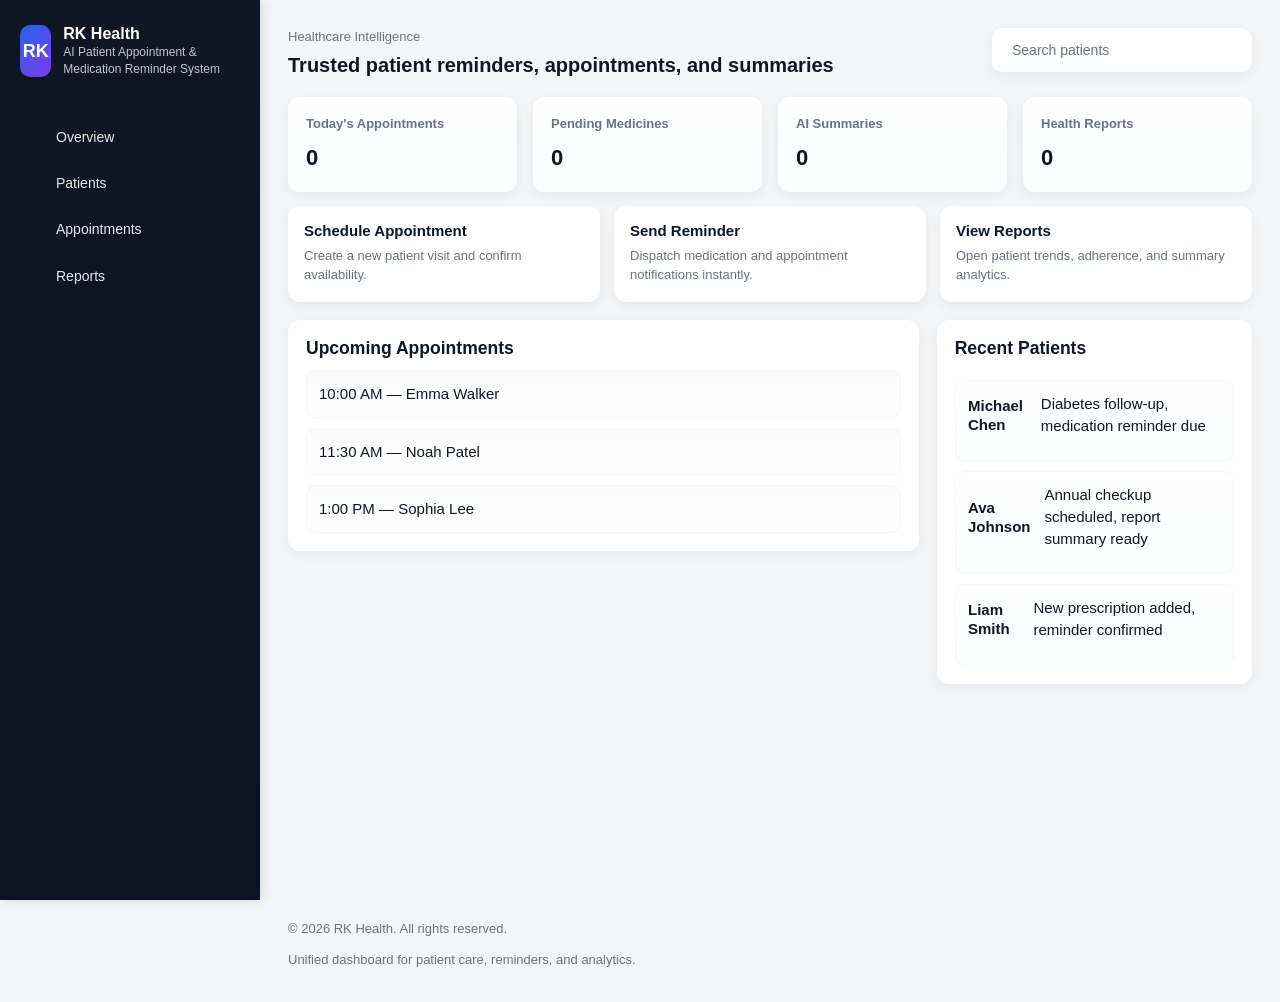
==== index.html @ a98b99ba "Completed frontend for RK Health AI Smart Patient Reminder System" ====
<!DOCTYPE html>
<html lang="en">

<head>
    <meta charset="UTF-8" />
    <meta name="viewport" content="width=device-width, initial-scale=1.0" />
    <title>RK Health – AI Smart Patient Appointment & Medication Reminder System</title>
    <link rel="stylesheet" href="css/style.css" />
    <link rel="icon" type="image/x-icon" href="favicon.ico" />
</head>

<body>
    <div class="dashboard-shell">
        <aside class="sidebar">
            <div class="sidebar-brand">
                <div class="logo">RK</div>

                <div>
                    <h1>RK Health</h1>
                    <p>AI Patient Appointment & Medication Reminder System</p>
                </div>
            </div>
    
    <nav>
        <ul class="nav-links">
            <li><a href="#overview" class="nav-link">Overview</a></li>
            <li><a href="#patients" class="nav-link">Patients</a></li>
            <li><a href="#appointments" class="nav-link">Appointments</a></li>
            <li><a href="#reports" class="nav-link">Reports</a></li>
        </ul>
    </nav>
    </aside>

    <main>
        <header class="topbar">
            <div class="topbar-left">
                <p>Healthcare Intelligence</p>
                <h2>Trusted patient reminders, appointments, and summaries</h2>
            </div>
            <div class="topbar-actions">
                <form class="search-box" role="search">
                    <label for="search-patients" class="sr-only">Search patients</label>
                    <input id="search-patients" type="search" placeholder="Search patients" />
                </form>
            </div>
        </header>

        <section class="stats-grid" id="overview" aria-label="Key metrics">
            <article class="stat-card">
                <span class="label">Today's Appointments</span>
                <p class="value">0</p>
            </article>
            <article class="stat-card">
                <span class="label">Pending Medicines</span>
                <p class="value">0</p>
            </article>
            <article class="stat-card">
                <span class="label">AI Summaries</span>
                <p class="value">0</p>
            </article>
            <article class="stat-card">
                <span class="label">Health Reports</span>
                <p class="value">0</p>
            </article>
        </section>

        <section class="quick-actions" id="actions" aria-label="Quick actions">
            <article class="quick-card">
                <h3>Schedule Appointment</h3>
                <p>Create a new patient visit and confirm availability.</p>
            </article>
            <article class="quick-card">
                <h3>Send Reminder</h3>
                <p>Dispatch medication and appointment notifications instantly.</p>
            </article>
            <article class="quick-card">
                <h3>View Reports</h3>
                <p>Open patient trends, adherence, and summary analytics.</p>
            </article>
        </section>

        <section class="cards-grid" aria-label="Clinical services">
            <article class="appointments-card" id="appointments">
                <h3>Upcoming Appointments</h3>
                <ul>
                    <li>10:00 AM — Emma Walker</li>
                    <li>11:30 AM — Noah Patel</li>
                    <li>1:00 PM — Sophia Lee</li>
                </ul>
            </article>
            <article class="patient-list" id="patients">
                <h3>Recent Patients</h3>
                <div class="patient-card">
                    <h4>Michael Chen</h4>
                    <p>Diabetes follow-up, medication reminder due</p>
                </div>
                <div class="patient-card">
                    <h4>Ava Johnson</h4>
                    <p>Annual checkup scheduled, report summary ready</p>
                </div>
                <div class="patient-card">
                    <h4>Liam Smith</h4>
                    <p>New prescription added, reminder confirmed</p>
                </div>
            </article>
        </section>
    </main>
    </div>

    <footer class="footer-note" id="reports">
        <p>© 2026 RK Health. All rights reserved.</p>
        <p>Unified dashboard for patient care, reminders, and analytics.</p>
    </footer>

    <script src="js/app.js"></script>
</body>

</html>
---- css/style.css ----
:root{
--bg: #f3f5f7;
--card-bg: #ffffff;
--muted: #6b7280;
--text: #0f1724;
--accent-blue: #2563eb;
--accent-green: #10b981;
--accent-orange: #f59e0b;
--accent-red: #ef4444;
--glass: rgba(255,255,255,0.6);
--shadow-1: 0 4px 12px rgba(15,23,36,0.06);
--shadow-2: 0 8px 30px rgba(15,23,36,0.08);
--radius: 12px;
--sidebar-width: 260px;
--max-width: 1200px;
--transition-fast: 180ms cubic-bezier(.2,.9,.3,1);
--transition: 260ms cubic-bezier(.2,.9,.3,1);
--font-sans: "Inter", "Segoe UI", Roboto, "Helvetica Neue", Arial, sans-serif;
}

/* Reset & base */
*{box-sizing:border-box}
html,body{height:100%}
body{
margin:0;
font-family:var(--font-sans);
background:var(--bg);
color:var(--text);
-webkit-font-smoothing:antialiased;
-moz-osx-font-smoothing:grayscale;
line-height:1.45;
font-size:15px;
}

/* Dashboard shell layout */
.dashboard-shell{display:block;min-height:100vh}
.sidebar{
position:fixed;
left:0;
top:0;
bottom:0;
width:var(--sidebar-width);
background:linear-gradient(180deg,#0f1724 0%, #0b1220 100%);
color:#fff;
padding:24px 20px;
display:flex;
flex-direction:column;
gap:20px;
box-shadow: 2px 0 12px rgba(0,0,0,0.12);
z-index:40;
}
.sidebar .sidebar-brand{display:flex;gap:12px;align-items:center}
.logo{
width:52px;height:52px;border-radius:10px;
background:linear-gradient(135deg,#2563eb,#7c3aed);
display:flex;align-items:center;justify-content:center;
font-weight:700;font-size:18px;color:#fff;box-shadow:var(--shadow-1);
}
.sidebar h1{font-size:16px;margin:0;font-weight:600}
.sidebar p{font-size:12px;color:rgba(255,255,255,0.75);margin:0}

/* Navigation */
nav{margin-top:6px}
.nav-links{list-style:none;padding:0;margin:12px 0 0 0;display:flex;flex-direction:column;gap:6px}
.nav-link{
display:flex;align-items:center;gap:10px;padding:10px 12px;border-radius:10px;color:rgba(255,255,255,0.9);
text-decoration:none;font-weight:500;font-size:14px;transition:background var(--transition),transform var(--transition);
}
.nav-link:hover{background:rgba(255,255,255,0.04);transform:translateY(-2px)}
.nav-link.active{background:linear-gradient(90deg,rgba(255,255,255,0.06),rgba(255,255,255,0.03));box-shadow:inset 0 1px 0 rgba(255,255,255,0.02)}
.nav-link::before{content:"";width:8px;height:8px;border-radius:2px;background:transparent;margin-right:6px}

/* Main content area */
main{
margin-left:var(--sidebar-width);
padding:28px;
max-width:calc(100% - var(--sidebar-width));
min-height:100vh;
}

/* Topbar */
.topbar{
display:flex;align-items:flex-start;justify-content:space-between;gap:16px;margin-bottom:20px;
flex-wrap:wrap;
}
.topbar-left p{margin:0;font-size:13px;color:var(--muted)}
.topbar-left h2{margin:6px 0 0 0;font-size:20px;font-weight:700;color:var(--text)}
.topbar-actions{display:flex;gap:12px;align-items:center}
.search-box{display:flex;align-items:center;background:var(--card-bg);padding:6px 10px;border-radius:10px;box-shadow:var(--shadow-1)}
.search-box input{
border:0;outline:0;background:transparent;padding:8px 10px;font-size:14px;width:240px;color:var(--text);
}
.search-box input::placeholder{color:var(--muted)}
.action-button{
background:linear-gradient(90deg,var(--accent-blue), #4f46e5);
color:#fff;border:0;padding:10px 14px;border-radius:10px;font-weight:600;cursor:pointer;box-shadow:var(--shadow-2);
transition:transform var(--transition),box-shadow var(--transition),opacity var(--transition);
}
.action-button:hover{transform:translateY(-3px);opacity:0.98}
.action-button:active{transform:translateY(-1px)}

/* Stats grid */
.stats-grid{
display:grid;
grid-template-columns:repeat(4,1fr);
gap:16px;margin-bottom:18px;
}
.stat-card{
background:linear-gradient(180deg,var(--card-bg),#fbfdff);
padding:18px;border-radius:12px;box-shadow:var(--shadow-1);
display:flex;flex-direction:column;gap:8px;min-height:84px;justify-content:center;
}
.stat-card .label{font-size:13px;color:var(--muted);font-weight:600}
.stat-card .value{font-size:22px;font-weight:800;margin:0}
.stat-card--blue{border-left:4px solid rgba(37,99,235,0.12)}
.stat-card--green{border-left:4px solid rgba(16,185,129,0.12)}
.stat-card--orange{border-left:4px solid rgba(245,158,11,0.12)}
.stat-card--red{border-left:4px solid rgba(239,68,68,0.12)}

/* Use color accents for icons or small details */
.stat-card .accent{
width:40px;height:40px;border-radius:8px;display:inline-flex;align-items:center;justify-content:center;color:#fff;font-weight:700;
}
.accent-blue{background:linear-gradient(135deg,var(--accent-blue),#4f46e5)}
.accent-green{background:linear-gradient(135deg,var(--accent-green),#059669)}
.accent-orange{background:linear-gradient(135deg,var(--accent-orange),#d97706)}
.accent-red{background:linear-gradient(135deg,var(--accent-red),#dc2626)}

/* Quick actions & cards grid */
.quick-actions{display:grid;grid-template-columns:repeat(3,1fr);gap:14px;margin-bottom:18px}
.quick-card{
background:var(--card-bg);padding:16px;border-radius:12px;box-shadow:var(--shadow-1);
transition:transform var(--transition),box-shadow var(--transition);
}
.quick-card:hover{transform:translateY(-5px);box-shadow:var(--shadow-2)}
.quick-card h3{margin:0 0 6px 0;font-size:15px}
.quick-card p{margin:0;color:var(--muted);font-size:13px}

/* Primary content grid for cards */
.cards-grid{
display:grid;
grid-template-columns:2fr 1fr;
gap:18px;
align-items:start;
}

/* Appointments / schedule card */
.appointments-card{
background:var(--card-bg);padding:18px;border-radius:12px;box-shadow:var(--shadow-1);
}
.section-header{display:flex;justify-content:space-between;align-items:center;margin-bottom:12px}
.section-header h3{margin:0;font-size:16px}
.section-header a{font-size:13px;color:var(--muted);text-decoration:none}
.appointments-card ul{list-style:none;padding:0;margin:0;display:flex;flex-direction:column;gap:10px}
.appointments-card li{
display:flex;justify-content:space-between;align-items:center;padding:12px;border-radius:10px;background:linear-gradient(180deg,rgba(250,250,250,0.8),transparent);
border:1px solid rgba(15,23,36,0.03);
}
.appointments-card li strong{margin-right:8px}
.patient-status{
font-size:13px;padding:6px 10px;border-radius:999px;font-weight:700;
background:rgba(0,0,0,0.03);color:var(--muted);
}
.patient-status[aria-label="Confirmed"]{background:rgba(16,185,129,0.12);color:var(--accent-green)}
.patient-status[aria-label="Pending"]{background:rgba(245,158,11,0.12);color:var(--accent-orange)}
.patient-status[aria-label="Cancelled"]{background:rgba(239,68,68,0.08);color:var(--accent-red)}
.patient-status[aria-label="Reminder Sent"]{background:rgba(37,99,235,0.08);color:var(--accent-blue)}

/* Patient list cards */
.patient-list{background:var(--card-bg);padding:18px;border-radius:12px;box-shadow:var(--shadow-1);display:flex;flex-direction:column;gap:10px}
.patient-card{display:flex;align-items:center;gap:12px;padding:10px;border-radius:10px;border:1px solid rgba(15,23,36,0.03);background:linear-gradient(180deg,#fff,#fbfdff)}
.patient-avatar{
width:48px;height:48px;border-radius:10px;background:linear-gradient(135deg,#7c3aed,#06b6d4);
display:flex;align-items:center;justify-content:center;color:#fff;font-weight:700;font-size:16px;flex-shrink:0;
}
.patient-info strong{display:block;font-size:14px}
.patient-info p{margin:0;font-size:13px;color:var(--muted)}

/* Reports card */
.report-card{background:var(--card-bg);padding:18px;border-radius:12px;box-shadow:var(--shadow-1);display:flex;flex-direction:column;gap:12px}
.report-row{display:flex;justify-content:space-between;align-items:center;gap:12px}
.progress{height:8px;background:rgba(15,23,36,0.06);border-radius:999px;overflow:hidden;width:100%}
.progress > i{display:block;height:100%;background:linear-gradient(90deg,var(--accent-blue),#06b6d4);border-radius:999px}

/* Buttons */
.btn{display:inline-flex;align-items:center;gap:8px;padding:8px 12px;border-radius:10px;border:0;cursor:pointer;font-weight:600;transition:transform var(--transition),box-shadow var(--transition),opacity var(--transition)}
.btn-primary{background:linear-gradient(90deg,var(--accent-blue),#7c3aed);color:#fff;box-shadow:var(--shadow-2)}
.btn-outline{background:transparent;border:1px solid rgba(15,23,36,0.06);color:var(--text)}
.btn:hover{transform:translateY(-3px)}
.small{padding:6px 8px;font-size:13px}

/* Table-like appointments (if present) */
.table-responsive{overflow:auto;border-radius:10px;background:var(--card-bg);box-shadow:var(--shadow-1);border:1px solid rgba(15,23,36,0.03)}
.appointments-table{width:100%;border-collapse:collapse;min-width:720px}
.appointments-table thead th{padding:12px 14px;text-align:left;font-size:13px;color:var(--muted);background:transparent;border-bottom:1px solid rgba(15,23,36,0.04)}
.appointments-table tbody td{padding:12px 14px;border-bottom:1px solid rgba(15,23,36,0.03);vertical-align:middle}
.appointments-table tbody tr:hover{background:rgba(15,23,36,0.01)}
.btn-edit{background:transparent;border:1px solid rgba(15,23,36,0.06);padding:6px 8px;border-radius:8px;color:var(--accent-blue)}
.btn-delete{background:transparent;border:1px solid rgba(239,68,68,0.12);padding:6px 8px;border-radius:8px;color:var(--accent-red)}

/* Medication schedule card specifics */
.medication-card{background:var(--card-bg);padding:16px;border-radius:12px;box-shadow:var(--shadow-1)}
.medication-item{display:flex;justify-content:space-between;align-items:center;padding:10px;border-radius:10px;border:1px solid rgba(15,23,36,0.03);background:linear-gradient(180deg,#fff,#fbfdff)}
.medication-item p{margin:0;font-size:14px}
.medication-time{font-weight:700;color:var(--muted)}

/* Footer note */
.footer-note{margin-left:var(--sidebar-width);padding:20px 28px;color:var(--muted);font-size:13px;background:transparent}

/* Utilities */
.kicker{font-size:12px;color:var(--muted)}
.center{display:flex;align-items:center;justify-content:center}
.hidden{display:none}

/* Responsive: Tablet */
@media (max-width:992px){
:root{--sidebar-width:220px}
.stats-grid{grid-template-columns:repeat(2,1fr)}
.quick-actions{grid-template-columns:repeat(2,1fr)}
.cards-grid{grid-template-columns:1fr;gap:14px}
main{padding:20px}
.search-box input{width:180px}
.sidebar{padding:20px}
}

/* Responsive: Mobile */
@media (max-width:640px){
:root{--sidebar-width:0px}
.sidebar{
position:fixed;left:-100%;top:0;height:100%;width:260px;transition:left var(--transition);
}
.sidebar.open{left:0}
main{margin-left:0;padding:16px}
.topbar{flex-direction:column;align-items:flex-start;gap:10px}
.search-box input{width:140px}
.stats-grid{grid-template-columns:1fr;gap:12px}
.quick-actions{grid-template-columns:1fr}
.section-header a{display:none}
.patient-card{flex-direction:row;gap:10px}
.appointments-card li{flex-direction:column;align-items:flex-start;gap:8px}
.patient-status{align-self:flex-end}
.action-button{width:100%}
.footer-note{margin-left:0;padding:14px}
}

/* Small cosmetic helpers */
.shadow-soft{box-shadow:var(--shadow-1)}
.rounded{border-radius:var(--radius)}
.text-muted{color:var(--muted)}
.lead{font-size:18px;font-weight:700}

/* Accessibility focus */
a:focus,button:focus,input:focus{outline:3px solid rgba(37,99,235,0.12);outline-offset:3px}

/* Print-friendly tweaks */
@media print{
body{background:#fff}
.sidebar,.action-button,.search-box{display:none}
main{margin:0;padding:0}
}

/* Extra polish animations */
@media (prefers-reduced-motion: no-preference){
.stat-card,.quick-card,.patient-card,.appointments-card{transition:transform var(--transition),box-shadow var(--transition)}
.btn{transition:transform var(--transition),box-shadow var(--transition),opacity var(--transition)}
}

/* Specific ID hooks used by HTML (safe to rely on) */
#overview{margin-bottom:14px}
#actions .quick-card{min-height:96px}
#medications .patient-list{max-height:560px;overflow:auto;padding-right:6px}
#schedule ul{max-height:420px;overflow:auto;padding-right:6px}
#recent-prescriptions .patient-card{cursor:default}

/* Small screens: stack nav into header if sidebar collapsed */
@media (max-width:560px){
.topbar-actions{width:100%;display:flex;flex-direction:column;align-items:stretch}
.search-box{width:100%}
.search-box input{width:100%}
.action-button{width:100%}
}

/* Icons via pseudo elements for visual flair */
.nav-link.active::after{
content:"";
width:36px;height:36px;border-radius:8px;
background:linear-gradient(135deg, rgba(255,255,255,0.06), rgba(255,255,255,0.02));
margin-left:auto;opacity:0.7;
}

/* Fine tune spacing for long content */
.patient-info p{white-space:nowrap;overflow:hidden;text-overflow:ellipsis;max-width:220px}
.appointments-card li div{display:flex;gap:10px;align-items:center;flex-wrap:wrap}

/* Global usability improvements */
html{scroll-behavior:smooth}
body{overflow-x:hidden}

/* Responsive images */
img{max-width:100%;display:block;height:auto}

/* Ensure sidebar becomes scrollable when content overflows */
.sidebar{overflow-y:auto}

/* Card hover lift with slightly stronger shadow (keeps layout) */
.stat-card,.quick-card,.patient-card,.appointments-card,.medication-card,.report-card{
	will-change:transform,box-shadow;
	transition:transform var(--transition) ease,box-shadow var(--transition) ease;
}
.stat-card:hover,.quick-card:hover,.patient-card:hover,.appointments-card:hover,.medication-card:hover,.report-card:hover{
	transform:translateY(-6px);
	box-shadow:0 18px 40px rgba(15,23,36,0.10);
}

/* Action buttons: smoother scale and shadow on hover */
.action-button,.btn{will-change:transform,box-shadow;transition:transform 220ms cubic-bezier(.2,.9,.3,1),box-shadow 220ms cubic-bezier(.2,.9,.3,1),opacity 180ms}
.action-button:hover,.btn:hover{transform:translateY(-3px) scale(1.02);box-shadow:0 12px 30px rgba(15,23,36,0.12)}
.action-button:active,.btn:active{transform:translateY(-1px) scale(0.995)}

/* Search box focus polish */
.search-box{transition:box-shadow 220ms var(--transition-fast),border-color 220ms var(--transition-fast)}
.search-box:focus-within{box-shadow:0 12px 30px rgba(37,99,235,0.09);border-radius:10px;border:1px solid rgba(37,99,235,0.12)}
.search-box input:focus{outline:none}

/* Improved typography spacing */
h1,h2,h3,h4{line-height:1.25;margin-top:0;margin-bottom:10px}
p{margin-top:0;margin-bottom:12px}
.topbar-left h2{line-height:1.2}

/* Improved table UX: sticky header and better hover */
.table-responsive{overflow:auto;-webkit-overflow-scrolling:touch}
.appointments-table{min-width:680px}
.appointments-table thead th{position:sticky;top:0;z-index:3;background:var(--card-bg);box-shadow:0 2px 6px rgba(15,23,36,0.03)}
.appointments-table tbody tr:hover{background:rgba(15,23,36,0.03)}
.appointments-table tbody td{white-space:normal}

/* Patient card refinements */
.patient-card{align-items:center;padding:12px;gap:14px}
.patient-card .patient-avatar{width:56px;height:56px;border-radius:12px;flex-shrink:0;display:flex;align-items:center;justify-content:center}
.patient-card .patient-info{min-width:0}
.patient-card .patient-info strong{font-size:15px}
.patient-card .patient-status{margin-left:auto;padding:6px 12px;border-radius:999px;font-weight:700}

/* Medication schedule badge colors and spacing */
.medication-item{gap:12px;padding:12px}
.medication-item .patient-status{padding:6px 10px;border-radius:999px;font-weight:700}
.medication-item .patient-status[aria-label="Confirmed"]{background:rgba(16,185,129,0.14);color:var(--accent-green)}
.medication-item .patient-status[aria-label="Pending"]{background:rgba(245,158,11,0.14);color:var(--accent-orange)}
.medication-item .patient-status[aria-label="Cancelled"]{background:rgba(239,68,68,0.12);color:var(--accent-red)}
.medication-item .patient-status[aria-label="Reminder Sent"]{background:rgba(37,99,235,0.10);color:var(--accent-blue)}

/* Prevent overflow of long text in compact places */
.patient-info p{max-width:100%;white-space:nowrap;overflow:hidden;text-overflow:ellipsis}

/* Responsiveness: ensure cards stack and no overflow */
@media (max-width:992px){
	.stats-grid{grid-template-columns:repeat(2,1fr)}
	.quick-actions{grid-template-columns:repeat(2,1fr)}
	.cards-grid{grid-template-columns:1fr;gap:14px}
}
@media (max-width:640px){
	.stats-grid{grid-template-columns:1fr}
	.quick-actions{grid-template-columns:1fr}
	.cards-grid{grid-template-columns:1fr}
	.appointments-table{min-width:unset}
}

/* Summary page enhancements */
.action-card{position:relative;display:flex;flex-direction:column;gap:12px;padding:20px;background:linear-gradient(180deg,rgba(255,255,255,0.95),#f8fbff);border-radius:16px;box-shadow:var(--shadow-1);transition:transform var(--transition),box-shadow var(--transition)}
.action-card:hover{transform:translateY(-4px);box-shadow:0 18px 32px rgba(15,23,36,0.12)}
.action-card .action-icon{width:42px;height:42px;border-radius:12px;background:rgba(37,99,235,0.12);display:flex;align-items:center;justify-content:center;font-size:18px}
.action-button{display:inline-flex;align-items:center;gap:10px;background:linear-gradient(90deg,var(--accent-blue),#4f46e5);padding:12px 18px;border-radius:14px;box-shadow:0 14px 28px rgba(37,99,235,0.16);border:none;transition:transform var(--transition),box-shadow var(--transition),opacity 180ms}
.action-button:hover{transform:translateY(-2px) scale(1.01);box-shadow:0 18px 34px rgba(37,99,235,0.18);opacity:0.98}
.action-button .action-icon{background:rgba(255,255,255,0.18);width:36px;height:36px;border-radius:12px;display:inline-flex;align-items:center;justify-content:center}
.summary-panel{background:linear-gradient(180deg,rgba(255,255,255,0.98),#f8fbff);padding:22px;border-radius:18px;box-shadow:var(--shadow-1)}
.summary-list{display:flex;flex-direction:column;gap:16px}
.summary-card{background:var(--card-bg);border:1px solid rgba(15,23,36,0.06);border-radius:18px;padding:18px;box-shadow:var(--shadow-1);display:flex;flex-direction:column;gap:16px;transition:transform var(--transition),box-shadow var(--transition)}
.summary-card:hover{transform:translateY(-4px);box-shadow:0 18px 32px rgba(15,23,36,0.10)}
.summary-card-top{display:flex;align-items:center;gap:16px;flex-wrap:wrap}
.summary-avatar{width:64px;height:64px;border-radius:18px;background:linear-gradient(135deg,#2563eb,#7c3aed);display:flex;align-items:center;justify-content:center;font-weight:700;font-size:18px;color:#fff;flex-shrink:0}
.summary-card-title{display:flex;flex-direction:column;gap:6px}
.summary-card-title strong{font-size:16px}
.summary-card-title span{font-size:13px;color:var(--muted)}
.summary-badge{padding:6px 12px;border-radius:999px;font-size:12px;font-weight:700;text-transform:uppercase;letter-spacing:.02em}
.summary-badge.high{background:rgba(239,68,68,0.12);color:var(--accent-red)}
.summary-badge.medium{background:rgba(245,158,11,0.14);color:var(--accent-orange)}
.summary-badge.low{background:rgba(16,185,129,0.14);color:var(--accent-green)}
.summary-card-meta{display:grid;grid-template-columns:repeat(3,minmax(0,1fr));gap:12px;font-size:13px;color:var(--muted);padding-top:4px;border-top:1px solid rgba(15,23,36,0.06)}
.summary-card-meta span{display:block}
.summary-card-body{display:flex;flex-direction:column;gap:10px;font-size:14px;line-height:1.7;color:var(--text)}
.summary-card-body p{margin:0}
.summary-card-footer{display:flex;justify-content:flex-end;align-items:center;font-weight:700;color:var(--muted)}
.summary-confidence{font-size:14px}
.activity-card{display:flex;align-items:center;gap:12px;padding:14px;border-radius:14px;border:1px solid rgba(15,23,36,0.06);background:linear-gradient(180deg,#fff,#f8fbff);box-shadow:var(--shadow-1);transition:transform var(--transition),box-shadow var(--transition)}
.activity-card:hover{transform:translateY(-3px);box-shadow:0 14px 28px rgba(15,23,36,0.1)}
.activity-card .patient-avatar{width:44px;height:44px;border-radius:14px;font-size:14px}
.activity-card .patient-info strong{font-size:14px}
.activity-card .patient-info p{font-size:13px}
.panel-row{display:flex;flex-direction:column;gap:10px;padding:12px 0;border-bottom:1px solid rgba(15,23,36,0.06)}
.panel-row:last-child{border-bottom:none}
.panel-value{font-size:18px;font-weight:700;color:var(--text);margin-top:4px}
.panel-meter{height:10px;border-radius:999px;background:rgba(15,23,36,0.06);overflow:hidden;margin:10px 0}
.panel-meter span{display:block;height:100%;border-radius:999px;background:linear-gradient(90deg,var(--accent-blue),#60a5fa)}
.panel-fill-orange{background:linear-gradient(90deg,var(--accent-orange),#f97316)}
.panel-fill-red{background:linear-gradient(90deg,var(--accent-red),#fb7185)}
.panel-fill-blue{background:linear-gradient(90deg,var(--accent-blue),#7c3aed)}
.action-button,.btn{transition:transform 220ms cubic-bezier(.2,.9,.3,1),box-shadow 220ms cubic-bezier(.2,.9,.3,1),opacity 180ms}
@media (max-width:992px){
  .topbar-actions{flex-wrap:wrap;justify-content:space-between}
  .search-box input{width:200px}
  .summary-card-meta{grid-template-columns:1fr}
  .panel-row{padding:14px 0}
}
@media (max-width:768px){
  .stats-grid{grid-template-columns:1fr}
  .quick-actions{grid-template-columns:1fr}
  .cards-grid{grid-template-columns:1fr;gap:18px}
  .topbar{flex-direction:column;align-items:flex-start}
  .topbar-actions{width:100%}
  .search-box{width:100%}
  .action-button{width:100%;justify-content:center}
  .summary-card{padding:16px}
  .activity-card{flex-direction:column;align-items:flex-start}
  .activity-card .patient-avatar{width:48px;height:48px}
}
/* keep the final marker */
/* End of stylesheet *//* Appointment modal and toast */
.modal-overlay{
    position:fixed;
    inset:0;
    display:flex;
    align-items:center;
    justify-content:center;
    background:rgba(15,23,36,0.55);
    padding:24px;
    opacity:0;
    visibility:hidden;
    pointer-events:none;
    transition:opacity 220ms ease, visibility 220ms ease;
    z-index:90;
}
.modal-overlay.show{
    visibility:visible;
    opacity:1;
    pointer-events:auto;
}
.modal-overlay.visible .modal-card{
    transform:translateY(0);
    opacity:1;
}
.modal-card{
    width:100%;
    max-width:640px;
    background:var(--card-bg);
    border-radius:20px;
    box-shadow:0 30px 70px rgba(15,23,36,0.18);
    padding:24px;
    transform:translateY(20px);
    opacity:0;
    transition:transform 220ms ease, opacity 220ms ease;
}
.modal-header{
    display:flex;
    align-items:center;
    justify-content:space-between;
    gap:16px;
    margin-bottom:20px;
}
.modal-header .kicker{
    margin-bottom:6px;
    text-transform:uppercase;
    letter-spacing:0.08em;
    color:var(--muted);
    font-size:12px;
}
.modal-grid{
    display:grid;
    grid-template-columns:repeat(2, minmax(0, 1fr));
    gap:16px;
}
.modal-group{
    display:flex;
    flex-direction:column;
    gap:8px;
}
.modal-group label{
    font-size:13px;
    color:var(--muted);
}
.modal-group input,
.modal-group select,
.modal-group textarea{
    border:1px solid rgba(15,23,36,0.12);
    background:var(--bg);
    border-radius:12px;
    padding:12px 14px;
    font-size:14px;
    color:var(--text);
}
.modal-group select{appearance:none;background-image:none;}
.modal-group textarea{min-height:112px;resize:vertical;}
.modal-full{grid-column:1 / -1;}
.modal-actions{
    display:flex;
    justify-content:flex-end;
    gap:12px;
    flex-wrap:wrap;
    margin-top:14px;
}
.toast{
    position:fixed;
    right:24px;
    bottom:24px;
    background:rgba(15,23,36,0.95);
    color:#fff;
    padding:14px 18px;
    border-radius:14px;
    box-shadow:0 18px 36px rgba(15,23,36,0.22);
    opacity:0;
    visibility:hidden;
    transform:translateY(16px);
    transition:opacity 220ms ease, transform 220ms ease, visibility 220ms ease;
    z-index:100;
}
.toast.visible{
    opacity:1;
    visibility:visible;
    transform:translateY(0);
}
.filter-panel{
    display:flex;
    gap:14px;
    align-items:center;
    flex-wrap:wrap;
    margin-bottom:18px;
    padding:16px 18px;
    background:linear-gradient(180deg,rgba(255,255,255,0.92),#f8fbff);
    border-radius:16px;
    box-shadow:var(--shadow-1);
}
.filter-panel-group{
    flex:1 1 220px;
    min-width:160px;
}
.filter-input,
.filter-select{
    width:100%;
    border:1px solid rgba(15,23,36,0.12);
    border-radius:12px;
    padding:12px 14px;
    background:var(--card-bg);
    color:var(--text);
    font-size:14px;
}
.table-empty{
    margin-top:14px;
    padding:18px 20px;
    border-radius:12px;
    background:rgba(15,23,36,0.04);
    color:var(--muted);
    font-weight:600;
    text-align:center;
}
.toast.visible{
    opacity:1;
    visibility:visible;
    transform:translateY(0);
}
.input-error{
    border-color:rgba(239,68,68,0.55) !important;
    box-shadow:0 0 0 3px rgba(239,68,68,0.14);
}
.sr-only{
    position:absolute;
    width:1px;
    height:1px;
    padding:0;
    margin:-1px;
    overflow:hidden;
    clip:rect(0,0,0,0);
    white-space:nowrap;
    border:0;
}
@media (max-width:768px){
    .modal-grid{grid-template-columns:1fr;}
    .topbar-actions{flex-direction:column;align-items:flex-start;}
    .action-button{width:100%;}
}
.pagination-bar{display:flex;align-items:center;justify-content:flex-end;gap:12px;margin-top:14px;padding:12px 0;color:var(--muted)}
.sortable{cursor:pointer;position:relative;}
.sortable::after{content:'\25B2';position:absolute;right:10px;font-size:10px;opacity:0.35;transform:translateY(-50%);top:50%;}
.sortable.desc::after{content:'\25BC';}
.sortable.sorted::after{opacity:1;}
.table-empty{margin-top:14px;padding:18px 20px;border-radius:12px;background:rgba(15,23,36,0.04);color:var(--muted);font-weight:600;text-align:center;}
.today-row{background:rgba(56,189,248,0.08)}
.patient-status[aria-label="Confirmed"]{background:rgba(16,185,129,0.14);color:var(--accent-green);padding:6px 12px;border-radius:999px;display:inline-block}
.patient-status[aria-label="Pending"]{background:rgba(245,158,11,0.14);color:var(--accent-orange);padding:6px 12px;border-radius:999px;display:inline-block}
.patient-status[aria-label="Cancelled"]{background:rgba(239,68,68,0.14);color:var(--accent-red);padding:6px 12px;border-radius:999px;display:inline-block}
.loading-overlay{
    position:absolute;
    inset:0;
    background:rgba(255,255,255,0.8);
    align-items:center;
    justify-content:center;
    z-index:20;
}

.loading-overlay:not(.hidden){
    display:flex;
}
.loading-spinner{width:38px;height:38px;border:4px solid rgba(15,23,36,0.12);border-top-color:var(--accent-blue);border-radius:50%;animation:spin 900ms linear infinite;}
@keyframes spin{to{transform:rotate(360deg)}}
.table-responsive{position:relative;}
@media (max-width:640px){
    .appointments-table thead{display:none}
    .appointments-table, .appointments-table tbody, .appointments-table tr, .appointments-table td{display:block;width:100%}
    .appointments-table tr{margin-bottom:14px;border-radius:14px;border:1px solid rgba(15,23,36,0.08);background:var(--card-bg);padding:14px}
    .appointments-table td{display:flex;justify-content:space-between;align-items:center;padding:10px 0;border:none}
    .appointments-table td::before{content:attr(data-label);color:var(--muted);font-size:12px;flex:1;text-align:left}
    .appointments-table td:last-child{justify-content:flex-start;gap:10px;}
    .table-empty{margin-top:12px;}
}
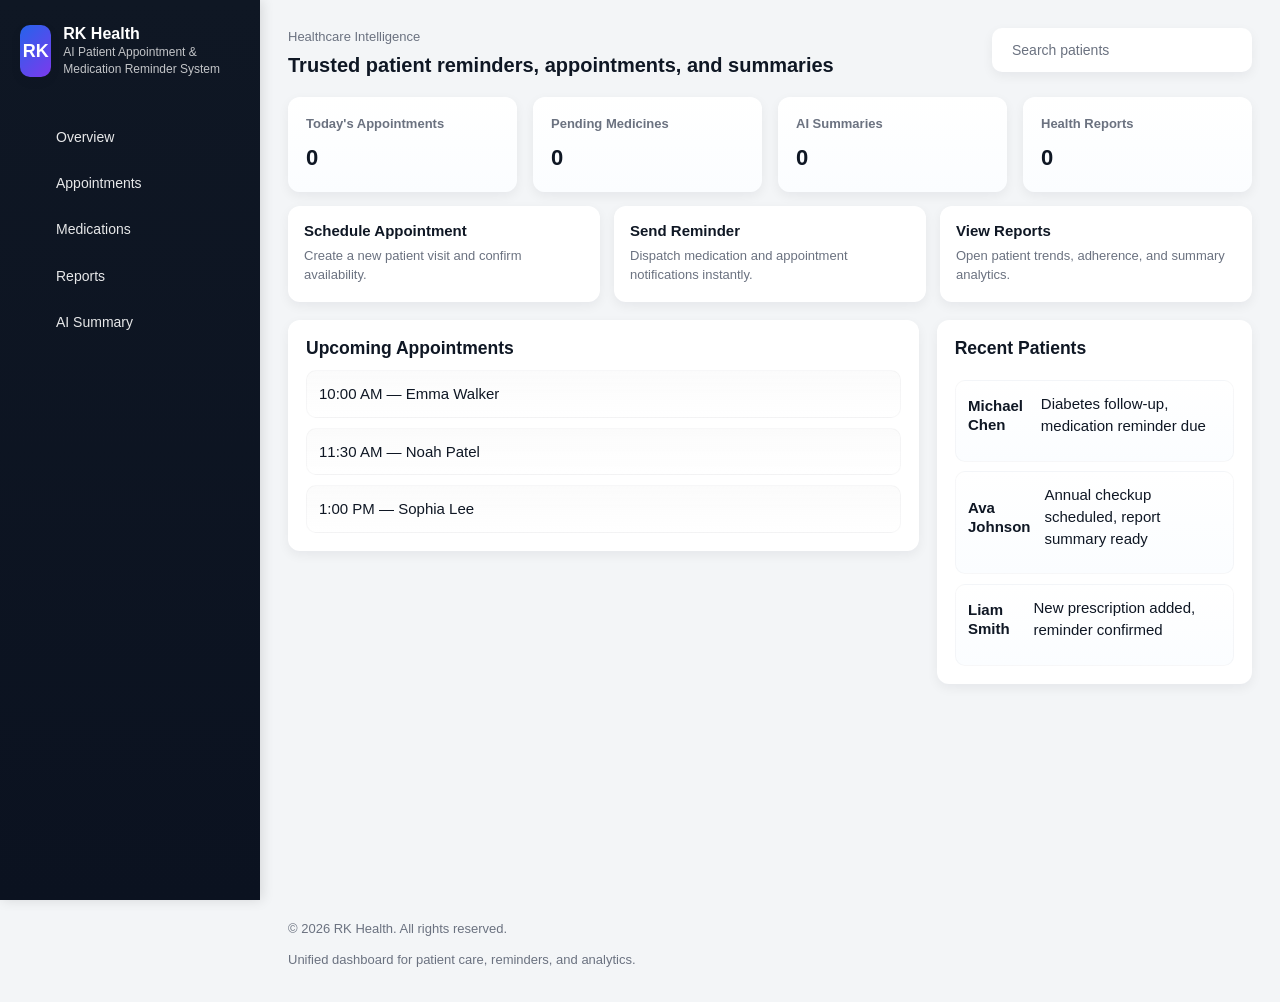
==== commit 1d0948de: "Updated sidebar navigation across all pages" ====
--- a/index.html
+++ b/index.html
@@ -22,13 +22,14 @@
             </div>
     
     <nav>
-        <ul class="nav-links">
-            <li><a href="#overview" class="nav-link">Overview</a></li>
-            <li><a href="#patients" class="nav-link">Patients</a></li>
-            <li><a href="#appointments" class="nav-link">Appointments</a></li>
-            <li><a href="#reports" class="nav-link">Reports</a></li>
-        </ul>
-    </nav>
+    <ul class="nav-links">
+        <li><a href="index.html" class="nav-link">Overview</a></li>
+        <li><a href="appointment.html" class="nav-link">Appointments</a></li>
+        <li><a href="medication.html" class="nav-link">Medications</a></li>
+        <li><a href="report.html" class="nav-link">Reports</a></li>
+        <li><a href="summary.html" class="nav-link">AI Summary</a></li>
+    </ul>
+</nav>
     </aside>
 
     <main>
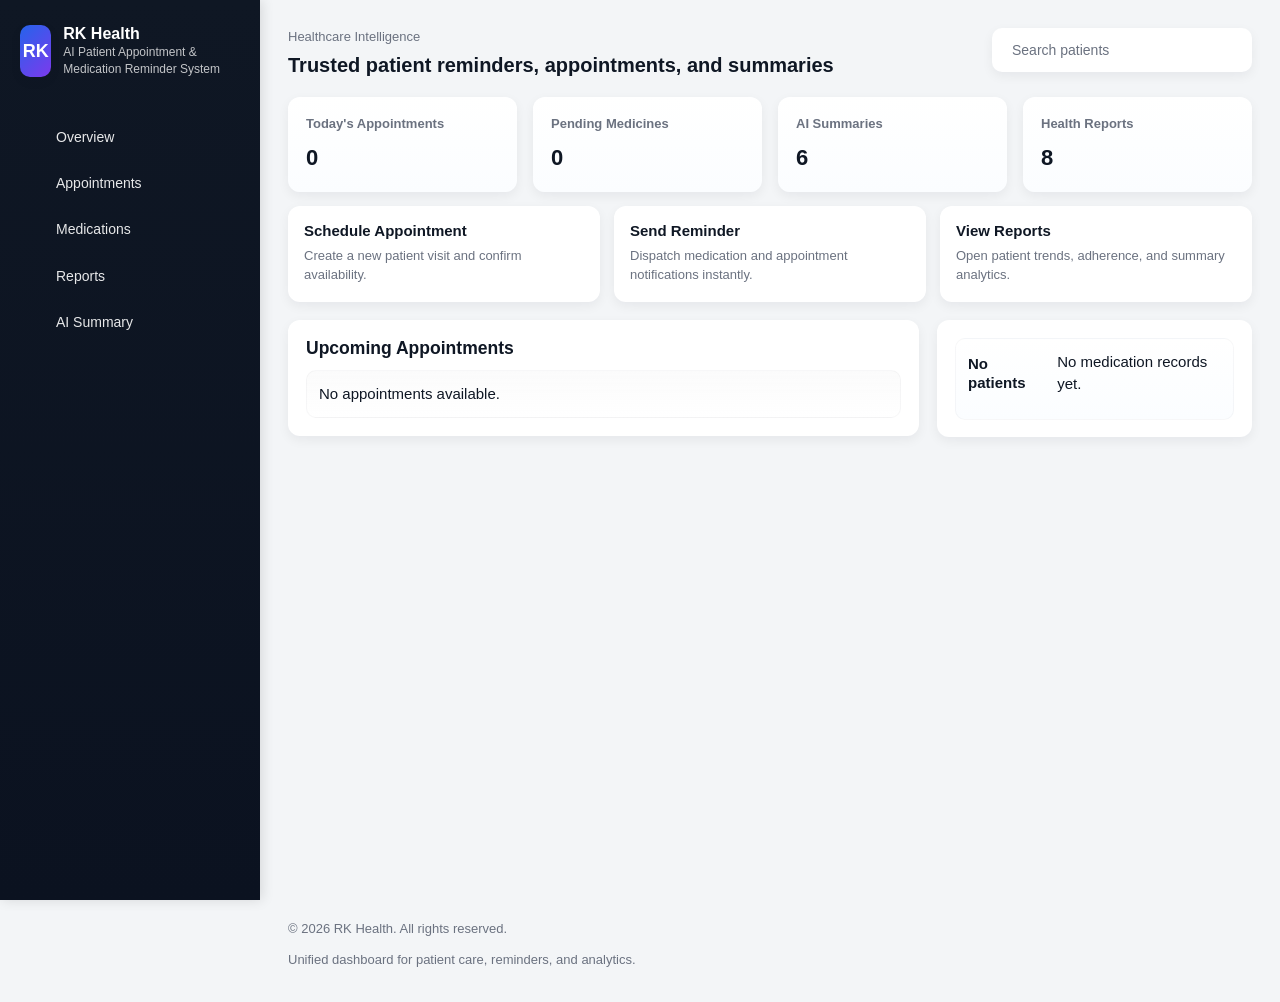
==== commit e374eed2: "after using github copilot" ====
--- a/index.html
+++ b/index.html
@@ -113,7 +113,9 @@
         <p>Unified dashboard for patient care, reminders, and analytics.</p>
     </footer>
 
+    <script src="js/config.js"></script>
     <script src="js/app.js"></script>
+    <script src="js/dashboard.js"></script>
 </body>
 
 </html>
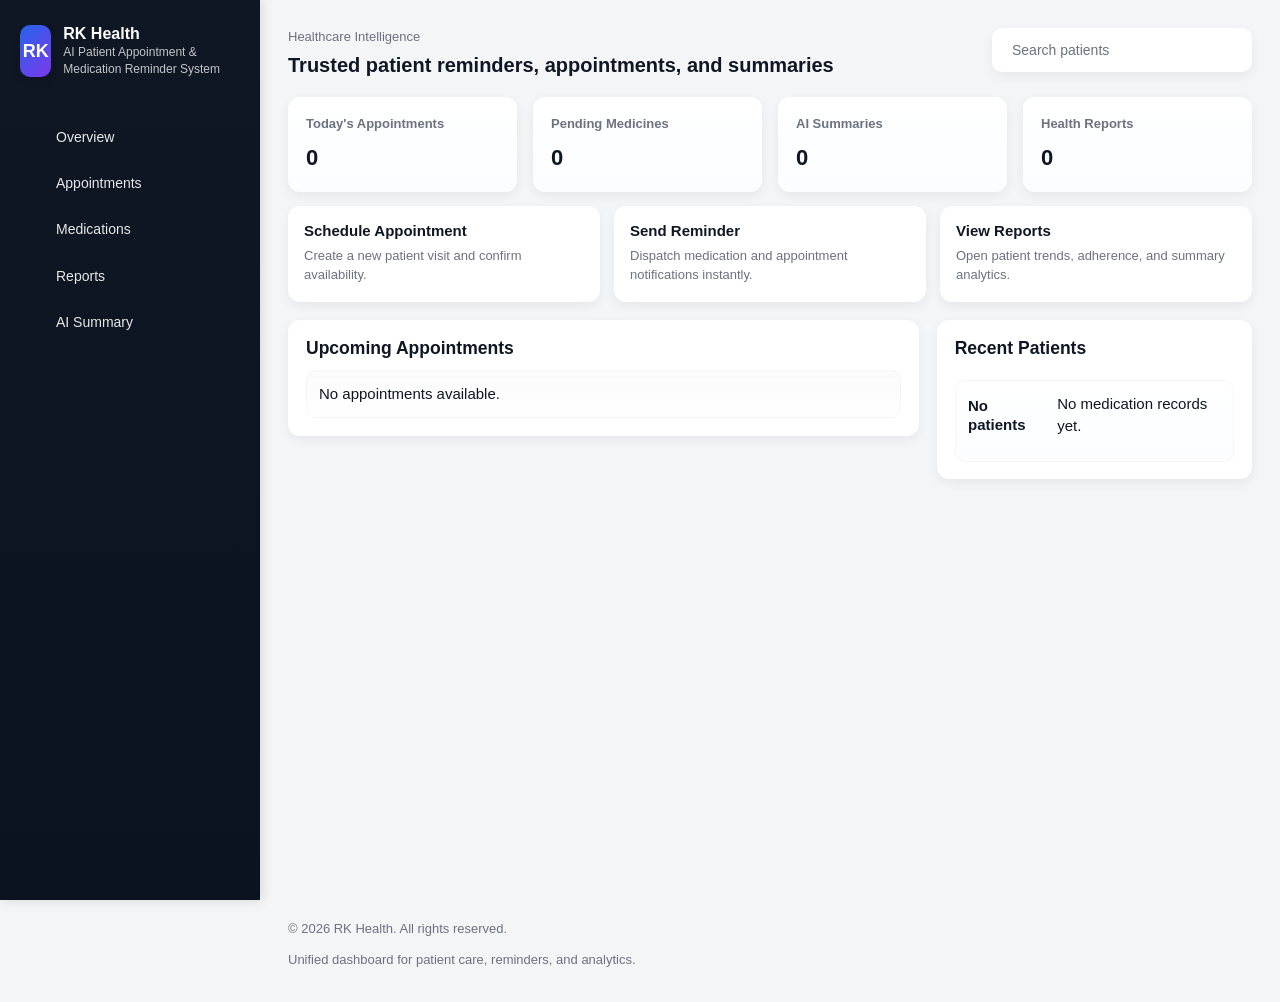
==== commit 81e39bb3: "Fix CORS POST requests" ====
--- a/index.html
+++ b/index.html
@@ -83,25 +83,17 @@
         <section class="cards-grid" aria-label="Clinical services">
             <article class="appointments-card" id="appointments">
                 <h3>Upcoming Appointments</h3>
-                <ul>
-                    <li>10:00 AM — Emma Walker</li>
-                    <li>11:30 AM — Noah Patel</li>
-                    <li>1:00 PM — Sophia Lee</li>
+                <ul id="appointment-list">
+                    <li>Loading appointments...</li>
                 </ul>
             </article>
             <article class="patient-list" id="patients">
                 <h3>Recent Patients</h3>
-                <div class="patient-card">
-                    <h4>Michael Chen</h4>
-                    <p>Diabetes follow-up, medication reminder due</p>
-                </div>
-                <div class="patient-card">
-                    <h4>Ava Johnson</h4>
-                    <p>Annual checkup scheduled, report summary ready</p>
-                </div>
-                <div class="patient-card">
-                    <h4>Liam Smith</h4>
-                    <p>New prescription added, reminder confirmed</p>
+                <div id="patient-list-container">
+                    <div class="patient-card">
+                        <h4>Loading patients...</h4>
+                        <p>Fetching patient data...</p>
+                    </div>
                 </div>
             </article>
         </section>
